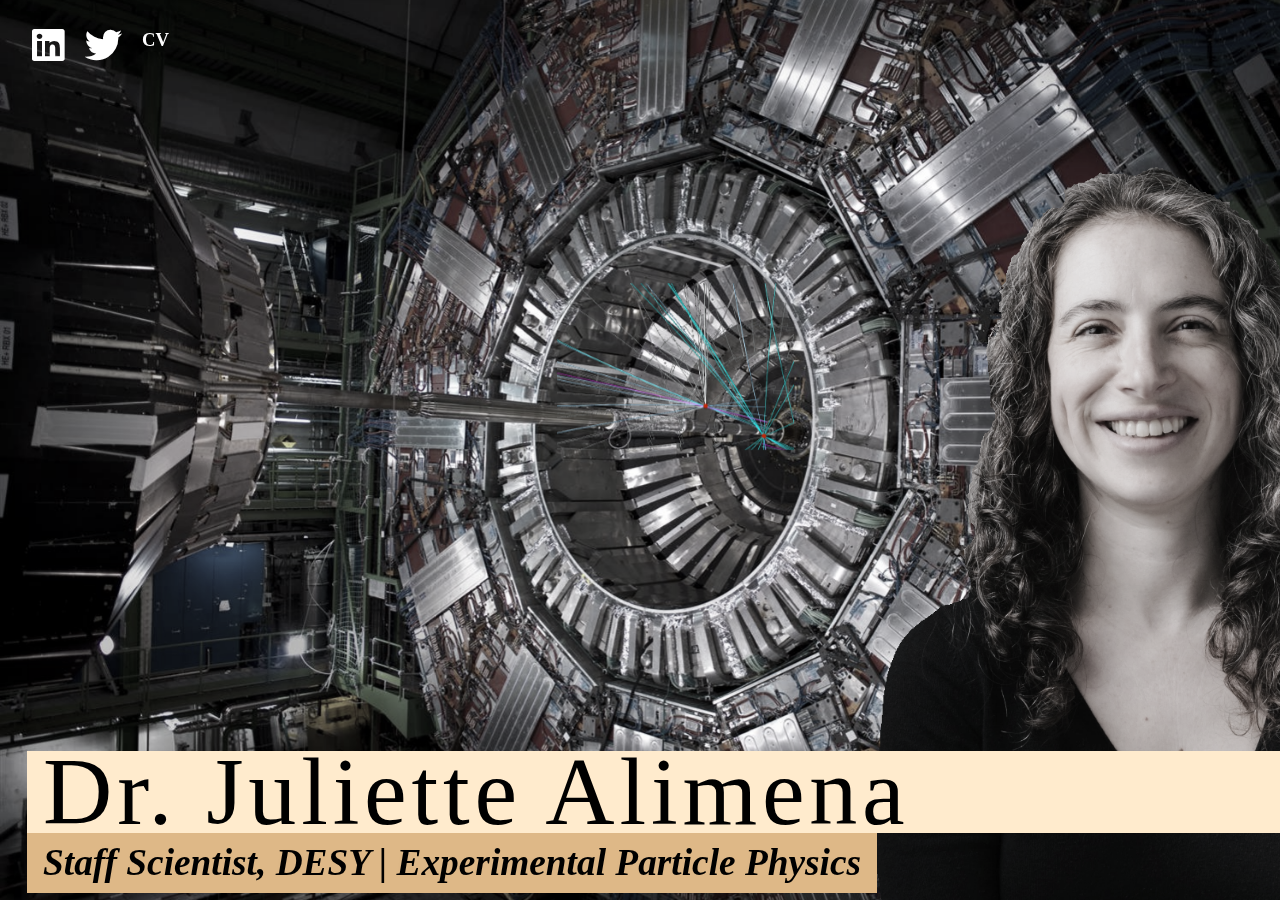
==== index.html @ 80a78b1f "rename html" ====
<!DOCTYPE html>
<html lang="en">
<head>
	<meta charset="UTF-8" />

	<title>Juliette Alimena</title>
	<meta name="viewport" content="width=device-width, initial-scale=1">
	<link rel="stylesheet" href="https://cdnjs.cloudflare.com/ajax/libs/font-awesome/6.5.2/css/all.min.css">
	<link rel="stylesheet" href="main.css"/>


</head>
<body>


	<div class="wrapper">

		<header>
			<ul class="icons">
				<!-- LinkedIn Icon -->
				<li>
					<a href="https://www.linkedin.com/in/juliette-alimena-0684a714/?originalSubdomain=de" target="_blank" class="icon icon-circle-outline">
						<i class="fa-brands fa-2x fa-linkedin"></i>
					</a>
				</li>

				<!-- Twitter Icon -->
				<li>
					<a href="https://x.com/i/flow/login?redirect_after_login=%2Falimenajuliette" class="icon icon-circle-outline" target="_blank" >
						<i class="fa-brands fa-2x fa-twitter" aria-hidden="true"></i>
						<span class="label"></span>
					</a>
				</li>

				<!-- CV Download Icon  ( add a file called cv.pdf to the directory containing the .html)-->
				<li>
					<a href="cv.pdf"  class="icon-circle-outline" download style="text-decoration: none;">
						<strong>CV</strong>
						<span class="label"></span>
					</a>
				</li>
			</ul>

			<img src="images/eventdisplay.png" alt=""
			class="foreground">
			<img src="images/cms.jpg" alt="" class="background">

			<img src="images/juliette.png" alt="" class="middleground">
			<div class="header-content">
				<div class="title">
					<h1>Dr. Juliette Alimena</h1>
				</div>
				<div class="subtitle">
					<h2>Staff Scientist, DESY | Experimental Particle Physics </h2>
				</div>

			</div>

		</header>

		<section>

			<div class="about-me">

					<h3>About Me </h3>
					I’m a staff scientist at <a href="https://cms.desy.de/">DESY</a> in Hamburg, Germany, working in high energy particle physics. I primarily work on the <a href="https://cms.cern/">CMS experiment</a> at the LHC, but I also work on <a href="https://codex-b.web.cern.ch/">CODEX-b</a> and the <a href="https://home.cern/science/accelerators/future-circular-collider">FCC</a>. I’m really interested in searching for new particles, such as those with <a href="https://arxiv.org/abs/1903.04497">long lifetimes</a>, which could be a candidate for dark matter.
			</div>

			<div class="about-me">
				<h3>My Passion</h3>
				Long-lived particles (LLPs) are an important possibility in the search for new phenomena, and they often appear in theories beyond the standard model of particle physics. However, most conventional searches at the LHC target promptly decaying particles. <strong>Thus, searches for new LLPs have a great potential for discovery.</strong> When produced at the LHC, LLPs have a distinct, unconventional experimental signature: they can decay far from the primary proton-proton interaction but within the detector, or even completely pass through the detector before decaying. Standard triggers, object reconstruction, and background estimation are usually inadequate for LLP searches because they are designed for promptly decaying particles, and custom techniques are often needed to analyze LLPs.
			</div>

			<div class="about-me">
				<h3>Brief Vita</h3>

				<ul >
					<li>Staff scientist, DESY (Nov. 2022 &#8211; present)</li>

					<li>Senior research fellow, CERN (Oct. 2020 &#8211; Oct. 2022)</li>

					<li>Postdoctoral researcher, The Ohio State University (Dec. 2015 &#8211; Sept. 2020)</li>
				</ul>

				<ul >
				<li>PhD in Physics, Brown University (2015)</li>

				<li>BA in Physics with Honors, Math and English minors, University of Pennsylvania (2008)</li>
			</ul>
			</div>

			<div class="about-me">
				<h3 >Key Publications</h3>

				<p>As member of the CMS Collaboration, I am an author of more than 1000 publications. A complete list of all my publications can be found through <a href="https://inspirehep.net/authors/1068305?ui-citation-summary=true">INSPIRE</a>.</p>

				<p>The following is a list of some of my recent and significant papers:</p>
				<ul >
					<li>Rygaard, L., Alimena, J. et al, <em>Top Secrets: Long-Lived ALPs in Top Production</em>, <a href="http://arxiv.org/abs/2306.08686">JHEP 10 (2023) 138</a>. Supervised main analyzers.</li>

					<li>Verhaaren, C. B., Alimena, J., et al, <em>Searches for long-lived particles at the future FCC-ee</em>, <a href="https://doi.org/10.3389/fphy.2022.967881">Front. Phys. 10 (2022) 967881</a>. Snowmass white paper. Primary author.</li>

					<li>CMS Collaboration, <em>Search for long-lived particles decaying to leptons with large impact parameter in proton-proton collisions at sqrt(s) = 13 TeV</em>, <a href="http://dx.doi.org/10.1140/epjc/s10052-022-10027-3">EPJC 82 (2022) 153</a>. Primary author.</li>

					<li>Alimena, J. et al, <em>Searching for long-lived particles beyond the Standard Model at the Large Hadron Collider</em>, <a href="https://doi.org/10.1088/1361-6471/ab4574">J. Phys. G 47 (2020) 090501</a>. Contributor, editor for 3 chapters. Received the <a href="https://ioppublishing.org/north-america-top-cited-paper-award/">2023 Top Cited Paper Award</a> for being in the top 1% of the most-cited articles recently published in IOP Publishing journals over the full breadth of scientific research, with corresponding authors based in North America.</li>

					<li>Alimena, J., Iiyama, Y., and Kieseler, J., <em>Fast convolutional neural networks for identifying long-lived particles in a high-granularity calorimeter</em>, <a href="https://doi.org/10.1088/1748-0221/15/12/P12006">JINST 15 (2020) P12006</a>. Primary author.</li>

					<li>CMS Collaboration, <em>Search for decays of stopped exotic long-lived particles produced in proton-proton collisions at sqrt(s) = 13 TeV</em>, <a href="https://doi.org/10.1007/JHEP05(2018)127">JHEP 05 (2018) 127</a>. Primary author.</li>

					<li>D0 Collaboration, <em>Search for charged massive long-lived particles</em>, <a href="http://dx.doi.org/10.1103/PhysRevLett.108.121802">PRL 108 (2012) 121802</a>. Primary author.</li>
				</ul>
			</div>

		</div>

		</section>


	</div>


</body>
---- main.css ----
/* Base styling for the body element to set default font, background, and text color */
body {
    margin: 0; /* Removes default margin around the body */
    background-color: black; /* Sets the background color to black */
    color: #ffffff; /* Sets the text color to white */
    font-size: 14pt; /* Sets the default font size */
    line-height: 28px; /* Sets the default line height for readability */
    font-family: 'Perpetua', 'Times New Roman', serif; /* Sets the default font family */
}

/* Ensure these elements inherit the base styles from the body element */
p, ul, ol, li, span, a {
    font-size: inherit; /* Inherit the font size from the parent element */
    line-height: inherit; /* Inherit the line height from the parent element */
    color: inherit; /* Inherit the text color from the parent element */
    font-family: inherit; /* Inherit the font family from the parent element */
}

/* Styling for h1 elements */
h1 {
    font-weight: 400; /* Sets font weight to normal (lighter than bold) */
    letter-spacing: 0.05em; /* Adds a small amount of space between letters */
    margin: 0; /* Removes default margin */
    padding: 0; /* Removes any padding if present */
    font-size: 2em; /* Sets the font size to 2em */
}

/* Styling for h2 elements */
h2 {
    margin: 0; /* Removes default margin */
    padding: 0; /* Removes any padding if present */
    font-size: 2em; /* Sets the font size to 2em */
    text-shadow: 0 0 10px rgba(9, 38, 204, 0.016); /* Adds a subtle shadow effect */
}

/* Styling for h3 elements */
h3 {
    margin: 0; /* Removes default margin */
    padding-bottom: 0.5em; /* Adds space below the heading */
    font-size: 2em; /* Sets the font size to 2em */
    font-weight: 200; /* Sets font weight to very light */
}

/* Wrapper container to create a parallax effect */
.wrapper {
    height: 100vh; /* Sets the height of the container to the full viewport height */
    overflow-y: auto; /* Allows vertical scrolling */
    overflow-x: hidden; /* Prevents horizontal scrolling */
    perspective: 10px; /* Sets the perspective for 3D effect */
}

/* Header styling for layout and 3D effect */
header {
    position: relative; /* Allows absolute positioning for child elements */
    display: flex; /* Uses flexbox for layout */
    justify-content: center; /* Centers child elements horizontally */
    flex-direction: column; /* Stacks child elements vertically */
    height: 100%; /* Sets height to 100% of its container */
    transform-style: preserve-3d; /* Preserves the 3D space for children */
    z-index: -1; /* Places header below other content */
}

.icons {
    list-style: none; /* Remove default list styling */
    padding-left: 2rem; /* Remove default padding */
    display: flex; /* Display icons in a row */
    gap: 20px; /* Add space between icons */

}

.icons li {
    display: inline; /* Align icons horizontally */
}

/* Header content styling for alignment and spacing */
.header-content {
    display: flex; /* Uses flexbox for layout */
    flex-direction: column; /* Stacks child elements vertically */
    align-items: flex-start; /* Aligns child elements to the start of the flex container */
    padding-top: 74vh; /* Adds top padding for vertical spacing */
    padding-left: 3vh; /* Adds left padding for horizontal spacing */
}

/* Background styling for positioning and transformation */
.background {
    transform: translateZ(-20px) scale(3); /* Transforms the background to create depth */
    position: absolute; /* Absolutely positions the elements within their container */
    height: 100%; /* Sets height to 100% of the container */
    width: 100%; /* Sets width to 100% of the container */
    object-fit: cover; /* Ensures the image covers the entire area */
    z-index: -1; /* Places the elements below other content */
    filter: grayscale(80%);
    transform-origin: center;
overflow: visible;

}


/* Apply a grayscale filter to both background and middleground images */
.background, .middleground {
    filter: grayscale(80%); /* Sets a grayscale filter to 80% */
}

/* Common styling for background, foreground, and middleground elements */


/* Foreground styling for positioning and transformation */
.foreground {
    transform:  scale(0.5) translateX(15%) translateY(-50vh) translateZ(-17px) scaleX(-1); /* Transforms the element for visual effect */
    object-fit: cover; /* Ensures the content fits within the container without stretching */
    position: absolute; /* Absolutely positions the elements within their container */
    height: 100%; /* Sets height to 100% of the container */
    width: 100%; /* Sets width to 100% of the container */
    z-index: 10; /* Places the elements below other content */
}


/* Middleground styling for positioning */
.middleground {
    object-fit: contain; /* Ensures the content fits within the container */
    transform: translateX(40%) translateY(8%) scale(0.9); /* Translates the element to the right */
    z-index: -2;
    position: absolute; /* Absolutely positions the elements within their container */
    height: 100%; /* Sets height to 100% of the container */
    width: 100%; /* Sets width to 100% of the container */
    object-fit: contain; /* Ensures the image covers the entire area */
    z-index: -1; /* Places the elements below other content */
}

/* Title styling for typography and spacing */
.title {
    display: flex; /* Uses flexbox for layout */
    width: 100%; /* Sets the width to 100% */
    padding: 1rem; /* Adds padding around the element */
    padding-bottom: 3vh; /* Adds bottom padding for spacing */
    padding-top: 3vh; /* Adds top padding for spacing */
    font-size: 3rem; /* Sets the font size to 3rem */
    font-weight: 400; /* Sets font weight to normal */
    font-style: normal; /* Sets font style to normal */
    color: rgb(0, 0, 0); /* Sets text color to black */
    background-color: blanchedalmond; /* Sets background color */
}

/* Subtitle styling for typography and spacing */
.subtitle {
    padding: 1rem; /* Adds padding around the element */
    background-color: burlywood; /* Sets background color */
    color: black; /* Sets text color to black */
    font-style: italic; /* Sets font style to italic */
}

/* About Me section styling for layout and spacing */
.about-me {
    text-align: left; /* Aligns text to the left */
    margin-top: 2vh; /* Adds top margin for spacing */
    margin-bottom: 5vh; /* Adds bottom margin for spacing */
    padding-bottom: 20px; /* Adds bottom padding */
    display: block; /* Displays as a block element */
    flex-direction: column; /* Sets the flex direction to column (redundant here since it's not a flex container) */
    max-width: 80%; /* Sets maximum width to 80% of the container */
}

/* Additional styling for h3 inside about-me */
.about-me h3 {
    margin-bottom: 10px; /* Adds space below the heading */
}

/* Section styling for background and spacing */
section {
    padding: 10rem; /* Adds padding around the section */
    background-color: black; /* Sets background color to black */
    color: white; /* Sets text color to white */
    align-items: left; /* Aligns items to the left (note: doesn't have an effect without display flex) */
}

@media screen and (max-width: 1000px) {
    body {
        font-size: 14pt; /* Reduces font size for better mobile readability */
        line-height: 24px; /* Reduces line height for better mobile readability */
    }
    .title {
        font-size: 2rem; /* Reduces font size for better mobile readability */
        padding-bottom: 1rem; /* Adjusts padding for better mobile spacing */

    }
    h1 {
        font-size: 3rem; /* Adjusts font size for better mobile readability */
    }
    h2 {
        font-size: 1.5rem; /* Adjusts font size for better mobile readability */
    }
    .background {
        object-fit: cover; /* Ensures the background image covers the entire container */
    }
    .middleground {
        object-fit: none; /* Removes scaling effect */
        transform: translateY(2vh) translateX(30vh);

    }
    .foreground {
        object-fit: none; /* Removes scaling effect */
        transform: scaleX(-1)  translateZ(-19px) translateY(-29vh) translateX(-3vh) scale(1);
        overflow: visible;

    }
    .about-me {
        max-width: 100%; /* Expands content width to fit smaller screens */
    }
    section {
        padding: 2rem; /* Reduces padding for better mobile layout */
    }
}


/* Responsive styling for mobile devices */
@media screen and (max-width: 830px) {
    body {
        font-size: 12pt; /* Reduces font size for better mobile readability */
        line-height: 24px; /* Reduces line height for better mobile readability */
    }
    .title {
        font-size: 1.5rem; /* Reduces font size for better mobile readability */
        padding-bottom: 1rem; /* Adjusts padding for better mobile spacing */
        line-height: 40px; /* Reduces line height for better mobile readability */

    }
    h1 {
        font-size: 2rem; /* Adjusts font size for better mobile readability */
    }
    h2 {
        font-size: 1.2rem; /* Adjusts font size for better mobile readability */
    }
    .background {
        object-fit: cover; /* Ensures the background image covers the entire container */
    }
    .middleground {
        object-fit: none; /* Removes scaling effect */
        display: contain; /* Hides middleground for mobile devices */
        transform: scale(0.5) translateX(40vh) translateY(20vh);
        transform-origin: center;
        overflow: visible;
    }
    .about-me {
        max-width: 100%; /* Expands content width to fit smaller screens */
    }
    section {
        padding: 2rem; /* Reduces padding for better mobile layout */
    }
}
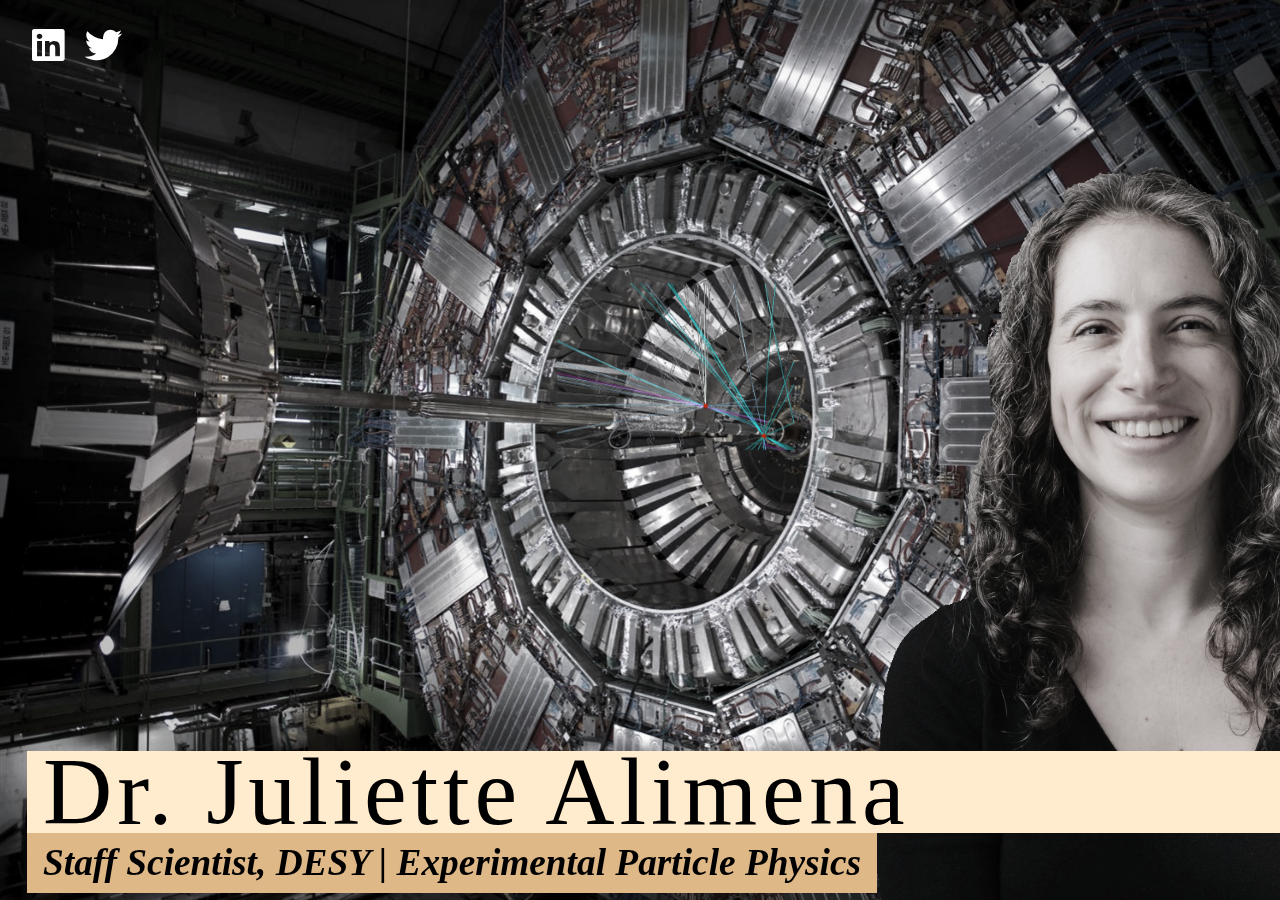
==== commit 4a88ef93: "Update index.html" ====
--- a/index.html
+++ b/index.html
@@ -32,13 +32,6 @@
 					</a>
 				</li>
 
-				<!-- CV Download Icon  ( add a file called cv.pdf to the directory containing the .html)-->
-				<li>
-					<a href="cv.pdf"  class="icon-circle-outline" download style="text-decoration: none;">
-						<strong>CV</strong>
-						<span class="label"></span>
-					</a>
-				</li>
 			</ul>
 
 			<img src="images/eventdisplay.png" alt=""
@@ -120,4 +113,4 @@
 	</div>
 
 
-</body>+</body>
